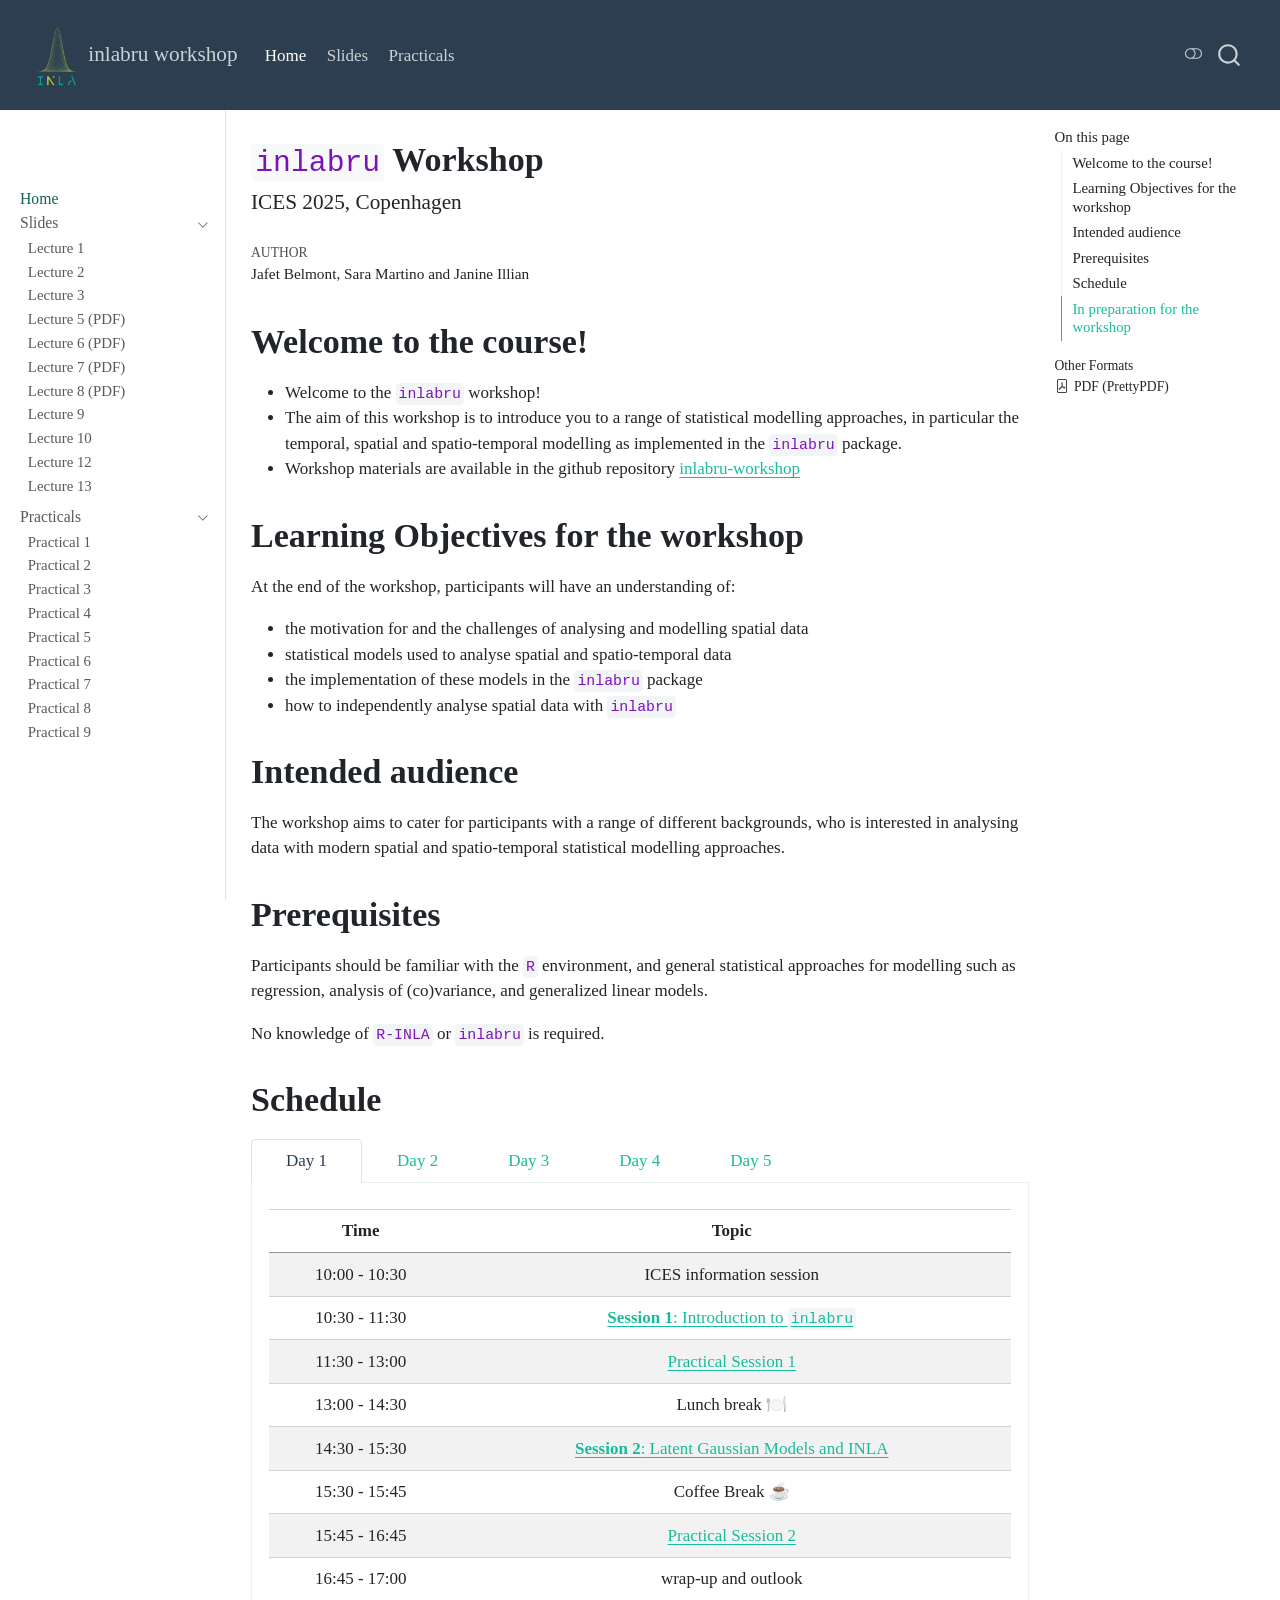
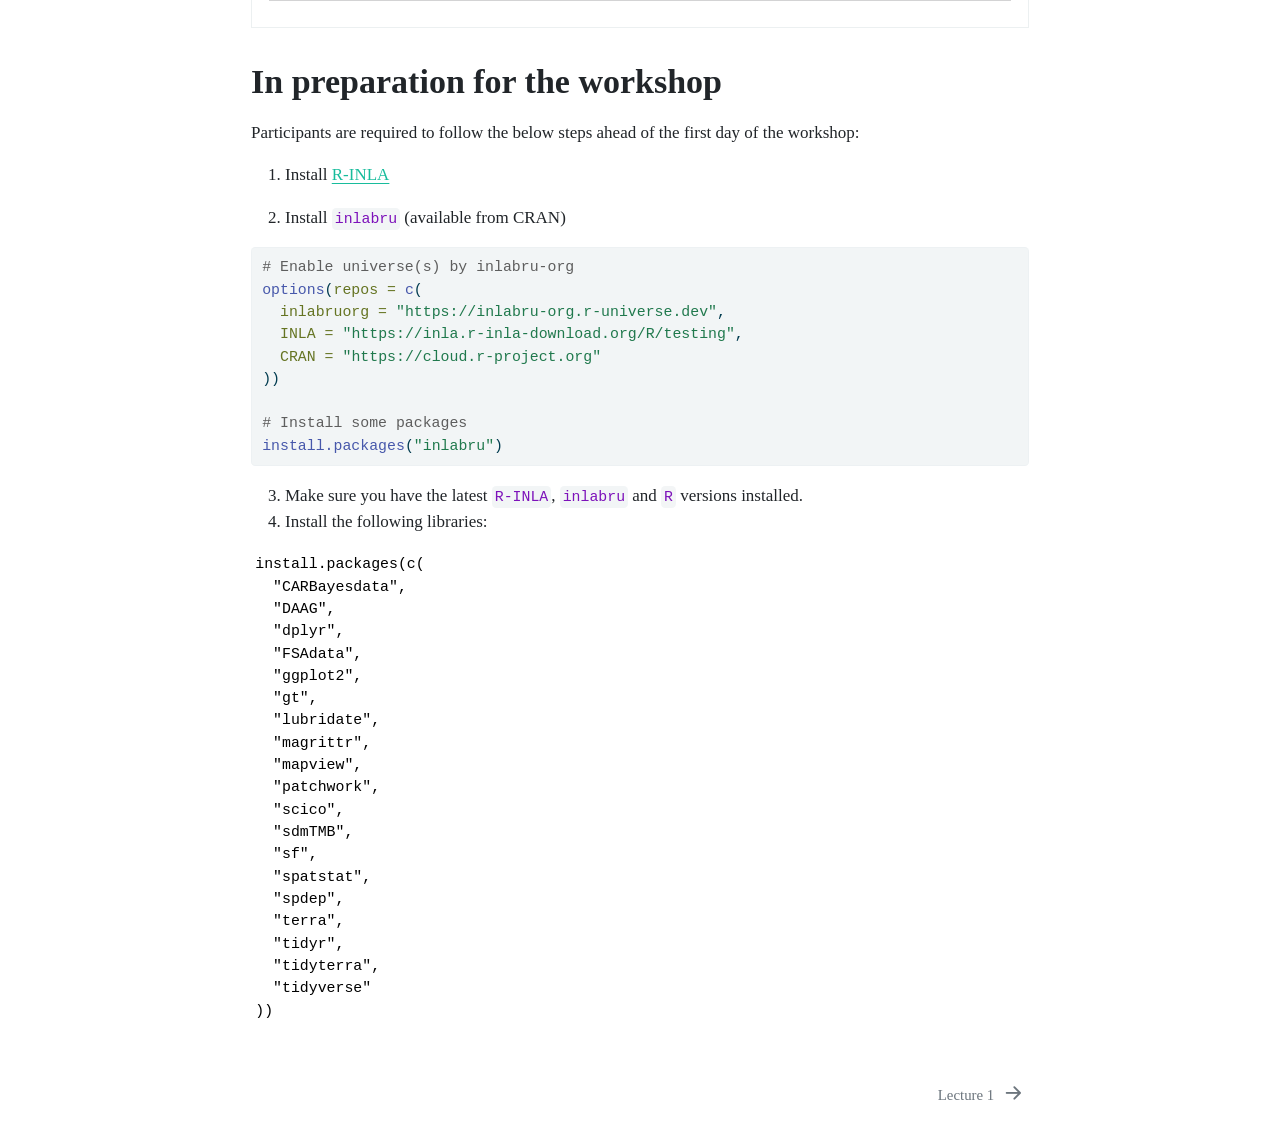
==== workshop_materials/copenhagen_ices/docs/index.html @ fbf3d860 "changed root name" ====
<!DOCTYPE html>
<html xmlns="http://www.w3.org/1999/xhtml" lang="en" xml:lang="en"><head>

<meta charset="utf-8">
<meta name="generator" content="quarto-1.8.24">

<meta name="viewport" content="width=device-width, initial-scale=1.0, user-scalable=yes">

<meta name="author" content="Jafet Belmont, Sara Martino and Janine Illian">

<title>inlabru Workshop – inlabru workshop</title>
<style>
code{white-space: pre-wrap;}
span.smallcaps{font-variant: small-caps;}
div.columns{display: flex; gap: min(4vw, 1.5em);}
div.column{flex: auto; overflow-x: auto;}
div.hanging-indent{margin-left: 1.5em; text-indent: -1.5em;}
ul.task-list{list-style: none;}
ul.task-list li input[type="checkbox"] {
  width: 0.8em;
  margin: 0 0.8em 0.2em -1em; /* quarto-specific, see https://github.com/quarto-dev/quarto-cli/issues/4556 */ 
  vertical-align: middle;
}
/* CSS for syntax highlighting */
html { -webkit-text-size-adjust: 100%; }
pre > code.sourceCode { white-space: pre; position: relative; }
pre > code.sourceCode > span { display: inline-block; line-height: 1.25; }
pre > code.sourceCode > span:empty { height: 1.2em; }
.sourceCode { overflow: visible; }
code.sourceCode > span { color: inherit; text-decoration: inherit; }
div.sourceCode { margin: 1em 0; }
pre.sourceCode { margin: 0; }
@media screen {
div.sourceCode { overflow: auto; }
}
@media print {
pre > code.sourceCode { white-space: pre-wrap; }
pre > code.sourceCode > span { text-indent: -5em; padding-left: 5em; }
}
pre.numberSource code
  { counter-reset: source-line 0; }
pre.numberSource code > span
  { position: relative; left: -4em; counter-increment: source-line; }
pre.numberSource code > span > a:first-child::before
  { content: counter(source-line);
    position: relative; left: -1em; text-align: right; vertical-align: baseline;
    border: none; display: inline-block;
    -webkit-touch-callout: none; -webkit-user-select: none;
    -khtml-user-select: none; -moz-user-select: none;
    -ms-user-select: none; user-select: none;
    padding: 0 4px; width: 4em;
  }
pre.numberSource { margin-left: 3em;  padding-left: 4px; }
div.sourceCode
  {   }
@media screen {
pre > code.sourceCode > span > a:first-child::before { text-decoration: underline; }
}
</style>


<script src="site_libs/quarto-nav/quarto-nav.js"></script>
<script src="site_libs/quarto-nav/headroom.min.js"></script>
<script src="site_libs/clipboard/clipboard.min.js"></script>
<script src="site_libs/quarto-search/autocomplete.umd.js"></script>
<script src="site_libs/quarto-search/fuse.min.js"></script>
<script src="site_libs/quarto-search/quarto-search.js"></script>
<meta name="quarto:offset" content="./">
<link href="./slides/slides_2.html" rel="next">
<script src="site_libs/quarto-html/quarto.js" type="module"></script>
<script src="site_libs/quarto-html/tabsets/tabsets.js" type="module"></script>
<script src="site_libs/quarto-html/axe/axe-check.js" type="module"></script>
<script src="site_libs/quarto-html/popper.min.js"></script>
<script src="site_libs/quarto-html/tippy.umd.min.js"></script>
<script src="site_libs/quarto-html/anchor.min.js"></script>
<link href="site_libs/quarto-html/tippy.css" rel="stylesheet">
<link href="site_libs/quarto-html/quarto-syntax-highlighting-dc55a5b9e770e841cd82e46aadbfb9b0.css" rel="stylesheet" class="quarto-color-scheme" id="quarto-text-highlighting-styles">
<link href="site_libs/quarto-html/quarto-syntax-highlighting-dark-b651517ce65839d647a86e2780455cfb.css" rel="stylesheet" class="quarto-color-scheme quarto-color-alternate" id="quarto-text-highlighting-styles">
<link href="site_libs/quarto-html/quarto-syntax-highlighting-dc55a5b9e770e841cd82e46aadbfb9b0.css" rel="stylesheet" class="quarto-color-scheme-extra" id="quarto-text-highlighting-styles">
<script src="site_libs/bootstrap/bootstrap.min.js"></script>
<link href="site_libs/bootstrap/bootstrap-icons.css" rel="stylesheet">
<link href="site_libs/bootstrap/bootstrap-02bc17c6550519fb281f2cc46da73859.min.css" rel="stylesheet" append-hash="true" class="quarto-color-scheme" id="quarto-bootstrap" data-mode="light">
<link href="site_libs/bootstrap/bootstrap-dark-e687ad03c4740c0784da0e53b5ccae62.min.css" rel="stylesheet" append-hash="true" class="quarto-color-scheme quarto-color-alternate" id="quarto-bootstrap" data-mode="dark">
<link href="site_libs/bootstrap/bootstrap-02bc17c6550519fb281f2cc46da73859.min.css" rel="stylesheet" append-hash="true" class="quarto-color-scheme-extra" id="quarto-bootstrap" data-mode="light">
<script id="quarto-search-options" type="application/json">{
  "location": "navbar",
  "copy-button": false,
  "collapse-after": 3,
  "panel-placement": "end",
  "type": "overlay",
  "limit": 50,
  "keyboard-shortcut": [
    "f",
    "/",
    "s"
  ],
  "show-item-context": false,
  "language": {
    "search-no-results-text": "No results",
    "search-matching-documents-text": "matching documents",
    "search-copy-link-title": "Copy link to search",
    "search-hide-matches-text": "Hide additional matches",
    "search-more-match-text": "more match in this document",
    "search-more-matches-text": "more matches in this document",
    "search-clear-button-title": "Clear",
    "search-text-placeholder": "",
    "search-detached-cancel-button-title": "Cancel",
    "search-submit-button-title": "Submit",
    "search-label": "Search"
  }
}</script>


<link rel="stylesheet" href="styles.css">
<link rel="stylesheet" href="include/webex.css">
</head>

<body class="nav-sidebar docked nav-fixed quarto-light"><script id="quarto-html-before-body" type="application/javascript">
    const toggleBodyColorMode = (bsSheetEl) => {
      const mode = bsSheetEl.getAttribute("data-mode");
      const bodyEl = window.document.querySelector("body");
      if (mode === "dark") {
        bodyEl.classList.add("quarto-dark");
        bodyEl.classList.remove("quarto-light");
      } else {
        bodyEl.classList.add("quarto-light");
        bodyEl.classList.remove("quarto-dark");
      }
    }
    const toggleBodyColorPrimary = () => {
      const bsSheetEl = window.document.querySelector("link#quarto-bootstrap:not([rel=disabled-stylesheet])");
      if (bsSheetEl) {
        toggleBodyColorMode(bsSheetEl);
      }
    }
    const setColorSchemeToggle = (alternate) => {
      const toggles = window.document.querySelectorAll('.quarto-color-scheme-toggle');
      for (let i=0; i < toggles.length; i++) {
        const toggle = toggles[i];
        if (toggle) {
          if (alternate) {
            toggle.classList.add("alternate");
          } else {
            toggle.classList.remove("alternate");
          }
        }
      }
    };
    const toggleColorMode = (alternate) => {
      // Switch the stylesheets
      const primaryStylesheets = window.document.querySelectorAll('link.quarto-color-scheme:not(.quarto-color-alternate)');
      const alternateStylesheets = window.document.querySelectorAll('link.quarto-color-scheme.quarto-color-alternate');
      manageTransitions('#quarto-margin-sidebar .nav-link', false);
      if (alternate) {
        // note: dark is layered on light, we don't disable primary!
        enableStylesheet(alternateStylesheets);
        for (const sheetNode of alternateStylesheets) {
          if (sheetNode.id === "quarto-bootstrap") {
            toggleBodyColorMode(sheetNode);
          }
        }
      } else {
        disableStylesheet(alternateStylesheets);
        enableStylesheet(primaryStylesheets)
        toggleBodyColorPrimary();
      }
      manageTransitions('#quarto-margin-sidebar .nav-link', true);
      // Switch the toggles
      setColorSchemeToggle(alternate)
      // Hack to workaround the fact that safari doesn't
      // properly recolor the scrollbar when toggling (#1455)
      if (navigator.userAgent.indexOf('Safari') > 0 && navigator.userAgent.indexOf('Chrome') == -1) {
        manageTransitions("body", false);
        window.scrollTo(0, 1);
        setTimeout(() => {
          window.scrollTo(0, 0);
          manageTransitions("body", true);
        }, 40);
      }
    }
    const disableStylesheet = (stylesheets) => {
      for (let i=0; i < stylesheets.length; i++) {
        const stylesheet = stylesheets[i];
        stylesheet.rel = 'disabled-stylesheet';
      }
    }
    const enableStylesheet = (stylesheets) => {
      for (let i=0; i < stylesheets.length; i++) {
        const stylesheet = stylesheets[i];
        if(stylesheet.rel !== 'stylesheet') { // for Chrome, which will still FOUC without this check
          stylesheet.rel = 'stylesheet';
        }
      }
    }
    const manageTransitions = (selector, allowTransitions) => {
      const els = window.document.querySelectorAll(selector);
      for (let i=0; i < els.length; i++) {
        const el = els[i];
        if (allowTransitions) {
          el.classList.remove('notransition');
        } else {
          el.classList.add('notransition');
        }
      }
    }
    const isFileUrl = () => {
      return window.location.protocol === 'file:';
    }
    const hasAlternateSentinel = () => {
      let styleSentinel = getColorSchemeSentinel();
      if (styleSentinel !== null) {
        return styleSentinel === "alternate";
      } else {
        return false;
      }
    }
    const setStyleSentinel = (alternate) => {
      const value = alternate ? "alternate" : "default";
      if (!isFileUrl()) {
        window.localStorage.setItem("quarto-color-scheme", value);
      } else {
        localAlternateSentinel = value;
      }
    }
    const getColorSchemeSentinel = () => {
      if (!isFileUrl()) {
        const storageValue = window.localStorage.getItem("quarto-color-scheme");
        return storageValue != null ? storageValue : localAlternateSentinel;
      } else {
        return localAlternateSentinel;
      }
    }
    const toggleGiscusIfUsed = (isAlternate, darkModeDefault) => {
      const baseTheme = document.querySelector('#giscus-base-theme')?.value ?? 'light';
      const alternateTheme = document.querySelector('#giscus-alt-theme')?.value ?? 'dark';
      let newTheme = '';
      if(authorPrefersDark) {
        newTheme = isAlternate ? baseTheme : alternateTheme;
      } else {
        newTheme = isAlternate ? alternateTheme : baseTheme;
      }
      const changeGiscusTheme = () => {
        // From: https://github.com/giscus/giscus/issues/336
        const sendMessage = (message) => {
          const iframe = document.querySelector('iframe.giscus-frame');
          if (!iframe) return;
          iframe.contentWindow.postMessage({ giscus: message }, 'https://giscus.app');
        }
        sendMessage({
          setConfig: {
            theme: newTheme
          }
        });
      }
      const isGiscussLoaded = window.document.querySelector('iframe.giscus-frame') !== null;
      if (isGiscussLoaded) {
        changeGiscusTheme();
      }
    };
    const authorPrefersDark = false;
    const darkModeDefault = authorPrefersDark;
      document.querySelector('link#quarto-text-highlighting-styles.quarto-color-scheme-extra').rel = 'disabled-stylesheet';
      document.querySelector('link#quarto-bootstrap.quarto-color-scheme-extra').rel = 'disabled-stylesheet';
    let localAlternateSentinel = darkModeDefault ? 'alternate' : 'default';
    // Dark / light mode switch
    window.quartoToggleColorScheme = () => {
      // Read the current dark / light value
      let toAlternate = !hasAlternateSentinel();
      toggleColorMode(toAlternate);
      setStyleSentinel(toAlternate);
      toggleGiscusIfUsed(toAlternate, darkModeDefault);
      window.dispatchEvent(new Event('resize'));
    };
    // Switch to dark mode if need be
    if (hasAlternateSentinel()) {
      toggleColorMode(true);
    } else {
      toggleColorMode(false);
    }
  </script>

<div id="quarto-search-results"></div>
  <header id="quarto-header" class="headroom fixed-top">
    <nav class="navbar navbar-expand-lg " data-bs-theme="dark">
      <div class="navbar-container container-fluid">
      <div class="navbar-brand-container mx-auto">
    <a href="./index.html" class="navbar-brand navbar-brand-logo">
    <img src="./INLA_logo.png" alt="" class="navbar-logo light-content">
    <img src="./INLA_logo.png" alt="" class="navbar-logo dark-content">
    </a>
    <a class="navbar-brand" href="./index.html">
    <span class="navbar-title">inlabru workshop</span>
    </a>
  </div>
            <div id="quarto-search" class="" title="Search"></div>
          <button class="navbar-toggler" type="button" data-bs-toggle="collapse" data-bs-target="#navbarCollapse" aria-controls="navbarCollapse" role="menu" aria-expanded="false" aria-label="Toggle navigation" onclick="if (window.quartoToggleHeadroom) { window.quartoToggleHeadroom(); }">
  <span class="navbar-toggler-icon"></span>
</button>
          <div class="collapse navbar-collapse" id="navbarCollapse">
            <ul class="navbar-nav navbar-nav-scroll me-auto">
  <li class="nav-item">
    <a class="nav-link active" href="./index.html" aria-current="page"> 
<span class="menu-text">Home</span></a>
  </li>  
  <li class="nav-item">
    <a class="nav-link" href="./about.qmd"> 
<span class="menu-text">Slides</span></a>
  </li>  
  <li class="nav-item">
    <a class="nav-link" href="./about_practical.qmd"> 
<span class="menu-text">Practicals</span></a>
  </li>  
</ul>
          </div> <!-- /navcollapse -->
            <div class="quarto-navbar-tools">
  <a href="" class="quarto-color-scheme-toggle quarto-navigation-tool  px-1" onclick="window.quartoToggleColorScheme(); return false;" title="Toggle dark mode"><i class="bi"></i></a>
</div>
      </div> <!-- /container-fluid -->
    </nav>
  <nav class="quarto-secondary-nav">
    <div class="container-fluid d-flex">
      <button type="button" class="quarto-btn-toggle btn" data-bs-toggle="collapse" role="button" data-bs-target=".quarto-sidebar-collapse-item" aria-controls="quarto-sidebar" aria-expanded="false" aria-label="Toggle sidebar navigation" onclick="if (window.quartoToggleHeadroom) { window.quartoToggleHeadroom(); }">
        <i class="bi bi-layout-text-sidebar-reverse"></i>
      </button>
        <nav class="quarto-page-breadcrumbs" aria-label="breadcrumb"><ol class="breadcrumb"><li class="breadcrumb-item"><a href="./index.html">Home</a></li></ol></nav>
        <a class="flex-grow-1" role="navigation" data-bs-toggle="collapse" data-bs-target=".quarto-sidebar-collapse-item" aria-controls="quarto-sidebar" aria-expanded="false" aria-label="Toggle sidebar navigation" onclick="if (window.quartoToggleHeadroom) { window.quartoToggleHeadroom(); }">      
        </a>
      <button type="button" class="btn quarto-search-button" aria-label="Search" onclick="window.quartoOpenSearch();">
        <i class="bi bi-search"></i>
      </button>
    </div>
  </nav>
</header>
<!-- content -->
<div id="quarto-content" class="quarto-container page-columns page-rows-contents page-layout-article page-navbar">
<!-- sidebar -->
  <nav id="quarto-sidebar" class="sidebar collapse collapse-horizontal quarto-sidebar-collapse-item sidebar-navigation docked overflow-auto">
    <div class="pt-lg-2 mt-2 text-left sidebar-header">
      <a href="./index.html" class="sidebar-logo-link">
      </a>
      </div>
        <div class="mt-2 flex-shrink-0 align-items-center">
        <div class="sidebar-search">
        <div id="quarto-search" class="" title="Search"></div>
        </div>
        </div>
    <div class="sidebar-menu-container"> 
    <ul class="list-unstyled mt-1">
        <li class="sidebar-item">
  <div class="sidebar-item-container"> 
  <a href="./index.html" class="sidebar-item-text sidebar-link active">
 <span class="menu-text">Home</span></a>
  </div>
</li>
        <li class="sidebar-item sidebar-item-section">
      <div class="sidebar-item-container"> 
            <a class="sidebar-item-text sidebar-link text-start" data-bs-toggle="collapse" data-bs-target="#quarto-sidebar-section-1" role="navigation" aria-expanded="true">
 <span class="menu-text">Slides</span></a>
          <a class="sidebar-item-toggle text-start" data-bs-toggle="collapse" data-bs-target="#quarto-sidebar-section-1" role="navigation" aria-expanded="true" aria-label="Toggle section">
            <i class="bi bi-chevron-right ms-2"></i>
          </a> 
      </div>
      <ul id="quarto-sidebar-section-1" class="collapse list-unstyled sidebar-section depth1 show">  
          <li class="sidebar-item">
  <div class="sidebar-item-container"> 
  <a href="./slides/slides_2.html" class="sidebar-item-text sidebar-link">
 <span class="menu-text">Lecture 1</span></a>
  </div>
</li>
          <li class="sidebar-item">
  <div class="sidebar-item-container"> 
  <a href="./slides/slides_3.html" class="sidebar-item-text sidebar-link">
 <span class="menu-text">Lecture 2</span></a>
  </div>
</li>
          <li class="sidebar-item">
  <div class="sidebar-item-container"> 
  <a href="./slides/slides_4.html" class="sidebar-item-text sidebar-link">
 <span class="menu-text">Lecture 3</span></a>
  </div>
</li>
          <li class="sidebar-item">
  <div class="sidebar-item-container"> 
  <a href="./Slides_Janine_pdf/slides_5_inlabru.pdf" class="sidebar-item-text sidebar-link" target="_blank">
 <span class="menu-text">Lecture 5 (PDF)</span></a>
  </div>
</li>
          <li class="sidebar-item">
  <div class="sidebar-item-container"> 
  <a href="./Slides_Janine_pdf/slides_6_inlabru.pdf" class="sidebar-item-text sidebar-link" target="_blank">
 <span class="menu-text">Lecture 6 (PDF)</span></a>
  </div>
</li>
          <li class="sidebar-item">
  <div class="sidebar-item-container"> 
  <a href="./Slides_Janine_pdf/slides_7_inlabru.pdf" class="sidebar-item-text sidebar-link" target="_blank">
 <span class="menu-text">Lecture 7 (PDF)</span></a>
  </div>
</li>
          <li class="sidebar-item">
  <div class="sidebar-item-container"> 
  <a href="./Slides_Janine_pdf/slides_8_inlabru.pdf" class="sidebar-item-text sidebar-link" target="_blank">
 <span class="menu-text">Lecture 8 (PDF)</span></a>
  </div>
</li>
          <li class="sidebar-item">
  <div class="sidebar-item-container"> 
  <a href="./slides/slides_9.html" class="sidebar-item-text sidebar-link">
 <span class="menu-text">Lecture 9</span></a>
  </div>
</li>
          <li class="sidebar-item">
  <div class="sidebar-item-container"> 
  <a href="./slides/slides_10.html" class="sidebar-item-text sidebar-link">
 <span class="menu-text">Lecture 10</span></a>
  </div>
</li>
          <li class="sidebar-item">
  <div class="sidebar-item-container"> 
  <a href="./slides/slides_12.html" class="sidebar-item-text sidebar-link">
 <span class="menu-text">Lecture 12</span></a>
  </div>
</li>
          <li class="sidebar-item">
  <div class="sidebar-item-container"> 
  <a href="./slides/slides_13.html" class="sidebar-item-text sidebar-link">
 <span class="menu-text">Lecture 13</span></a>
  </div>
</li>
      </ul>
  </li>
        <li class="sidebar-item sidebar-item-section">
      <div class="sidebar-item-container"> 
            <a class="sidebar-item-text sidebar-link text-start" data-bs-toggle="collapse" data-bs-target="#quarto-sidebar-section-2" role="navigation" aria-expanded="true">
 <span class="menu-text">Practicals</span></a>
          <a class="sidebar-item-toggle text-start" data-bs-toggle="collapse" data-bs-target="#quarto-sidebar-section-2" role="navigation" aria-expanded="true" aria-label="Toggle section">
            <i class="bi bi-chevron-right ms-2"></i>
          </a> 
      </div>
      <ul id="quarto-sidebar-section-2" class="collapse list-unstyled sidebar-section depth1 show">  
          <li class="sidebar-item">
  <div class="sidebar-item-container"> 
  <a href="https://ecol-stats.github.io/inlabru_workshop/copenhagen_ices/docs/day1_practical.html" class="sidebar-item-text sidebar-link">
 <span class="menu-text">Practical 1</span></a>
  </div>
</li>
          <li class="sidebar-item">
  <div class="sidebar-item-container"> 
  <a href="https://ecol-stats.github.io/inlabru_workshop/copenhagen_ices/docs/day1_practical_2.html" class="sidebar-item-text sidebar-link">
 <span class="menu-text">Practical 2</span></a>
  </div>
</li>
          <li class="sidebar-item">
  <div class="sidebar-item-container"> 
  <a href="https://ecol-stats.github.io/inlabru_workshop/copenhagen_ices/docs/day2_practical_3.html" class="sidebar-item-text sidebar-link">
 <span class="menu-text">Practical 3</span></a>
  </div>
</li>
          <li class="sidebar-item">
  <div class="sidebar-item-container"> 
  <a href="https://ecol-stats.github.io/inlabru_workshop/copenhagen_ices/docs/day2_practical_4.html" class="sidebar-item-text sidebar-link">
 <span class="menu-text">Practical 4</span></a>
  </div>
</li>
          <li class="sidebar-item">
  <div class="sidebar-item-container"> 
  <a href="https://ecol-stats.github.io/inlabru_workshop/copenhagen_ices/docs/day3_practical_5.html" class="sidebar-item-text sidebar-link">
 <span class="menu-text">Practical 5</span></a>
  </div>
</li>
          <li class="sidebar-item">
  <div class="sidebar-item-container"> 
  <a href="https://ecol-stats.github.io/inlabru_workshop/copenhagen_ices/docs/day4_practical_6.html" class="sidebar-item-text sidebar-link">
 <span class="menu-text">Practical 6</span></a>
  </div>
</li>
          <li class="sidebar-item">
  <div class="sidebar-item-container"> 
  <a href="https://ecol-stats.github.io/inlabru_workshop/copenhagen_ices/docs/day4_practical_7.html" class="sidebar-item-text sidebar-link">
 <span class="menu-text">Practical 7</span></a>
  </div>
</li>
          <li class="sidebar-item">
  <div class="sidebar-item-container"> 
  <a href="https://ecol-stats.github.io/inlabru_workshop/copenhagen_ices/docs/day5_practical_8.html" class="sidebar-item-text sidebar-link">
 <span class="menu-text">Practical 8</span></a>
  </div>
</li>
          <li class="sidebar-item">
  <div class="sidebar-item-container"> 
  <a href="https://ecol-stats.github.io/inlabru_workshop/copenhagen_ices/docs/day5_practical_9.html" class="sidebar-item-text sidebar-link">
 <span class="menu-text">Practical 9</span></a>
  </div>
</li>
      </ul>
  </li>
    </ul>
    </div>
</nav>
<div id="quarto-sidebar-glass" class="quarto-sidebar-collapse-item" data-bs-toggle="collapse" data-bs-target=".quarto-sidebar-collapse-item"></div>
<!-- margin-sidebar -->
    <div id="quarto-margin-sidebar" class="sidebar margin-sidebar">
        <nav id="TOC" role="doc-toc" class="toc-active">
    <h2 id="toc-title">On this page</h2>
   
  <ul>
  <li><a href="#welcome-to-the-course" id="toc-welcome-to-the-course" class="nav-link active" data-scroll-target="#welcome-to-the-course">Welcome to the course!</a></li>
  <li><a href="#learning-objectives-for-the-workshop" id="toc-learning-objectives-for-the-workshop" class="nav-link" data-scroll-target="#learning-objectives-for-the-workshop">Learning Objectives for the workshop</a></li>
  <li><a href="#intended-audience" id="toc-intended-audience" class="nav-link" data-scroll-target="#intended-audience">Intended audience</a></li>
  <li><a href="#prerequisites" id="toc-prerequisites" class="nav-link" data-scroll-target="#prerequisites">Prerequisites</a></li>
  <li><a href="#schedule-tabs" id="toc-schedule-tabs" class="nav-link" data-scroll-target="#schedule-tabs">Schedule</a></li>
  <li><a href="#in-preparation-for-the-workshop" id="toc-in-preparation-for-the-workshop" class="nav-link" data-scroll-target="#in-preparation-for-the-workshop">In preparation for the workshop</a></li>
  </ul>
<div class="quarto-alternate-formats"><h2>Other Formats</h2><ul><li><a href="index.pdf"><i class="bi bi-file-pdf"></i>PDF (PrettyPDF)</a></li></ul></div></nav>
    </div>
<!-- main -->
<main class="content" id="quarto-document-content">


<header id="title-block-header" class="quarto-title-block default">
<div class="quarto-title">
<h1 class="title"><code>inlabru</code> Workshop</h1>
<p class="subtitle lead">ICES 2025, Copenhagen</p>
</div>



<div class="quarto-title-meta">

    <div>
    <div class="quarto-title-meta-heading">Author</div>
    <div class="quarto-title-meta-contents">
             <p>Jafet Belmont, Sara Martino and Janine Illian </p>
          </div>
  </div>
    
  
    
  </div>
  


</header>


<section id="welcome-to-the-course" class="level1">
<h1>Welcome to the course!</h1>
<ul>
<li>Welcome to the <code>inlabru</code> workshop!</li>
<li>The aim of this workshop is to introduce you to a range of statistical modelling approaches, in particular the temporal, spatial and spatio-temporal modelling as implemented in the <code>inlabru</code> package.</li>
<li>Workshop materials are available in the github repository <a href="https://github.com/Ecol-Stats/inlabru_workshop/tree/main/docs/copenague">inlabru-workshop</a></li>
</ul>
</section>
<section id="learning-objectives-for-the-workshop" class="level1">
<h1>Learning Objectives for the workshop</h1>
<p>At the end of the workshop, participants will have an understanding of:</p>
<ul>
<li>the motivation for and the challenges of analysing and modelling spatial data</li>
<li>statistical models used to analyse spatial and spatio-temporal data</li>
<li>the implementation of these models in the <code>inlabru</code> package</li>
<li>how to independently analyse spatial data with <code>inlabru</code></li>
</ul>
</section>
<section id="intended-audience" class="level1">
<h1>Intended audience</h1>
<p>The workshop aims to cater for participants with a range of different backgrounds, who is interested in analysing data with modern spatial and spatio-temporal statistical modelling approaches.</p>
</section>
<section id="prerequisites" class="level1">
<h1>Prerequisites</h1>
<p>Participants should be familiar with the <code>R</code> environment, and general statistical approaches for modelling such as regression, analysis of (co)variance, and generalized linear models.​</p>
<p>No knowledge of <code>R-INLA</code> or <code>inlabru</code> is required.</p>
</section>
<section id="schedule-tabs" class="level1">
<h1>Schedule</h1>
<div class="tabset-margin-container"></div><div class="panel-tabset">
<ul class="nav nav-tabs" role="tablist"><li class="nav-item" role="presentation"><a class="nav-link active" id="tabset-1-1-tab" data-bs-toggle="tab" data-bs-target="#tabset-1-1" role="tab" aria-controls="tabset-1-1" aria-selected="true" href="">Day 1</a></li><li class="nav-item" role="presentation"><a class="nav-link" id="tabset-1-2-tab" data-bs-toggle="tab" data-bs-target="#tabset-1-2" role="tab" aria-controls="tabset-1-2" aria-selected="false" href="">Day 2</a></li><li class="nav-item" role="presentation"><a class="nav-link" id="tabset-1-3-tab" data-bs-toggle="tab" data-bs-target="#tabset-1-3" role="tab" aria-controls="tabset-1-3" aria-selected="false" href="">Day 3</a></li><li class="nav-item" role="presentation"><a class="nav-link" id="tabset-1-4-tab" data-bs-toggle="tab" data-bs-target="#tabset-1-4" role="tab" aria-controls="tabset-1-4" aria-selected="false" href="">Day 4</a></li><li class="nav-item" role="presentation"><a class="nav-link" id="tabset-1-5-tab" data-bs-toggle="tab" data-bs-target="#tabset-1-5" role="tab" aria-controls="tabset-1-5" aria-selected="false" href="">Day 5</a></li></ul>
<div class="tab-content">
<div id="tabset-1-1" class="tab-pane active" role="tabpanel" aria-labelledby="tabset-1-1-tab">
<table class="table-striped table-hover caption-top table">
<thead>
<tr class="header">
<th style="text-align: center;">Time</th>
<th style="text-align: center;">Topic</th>
</tr>
</thead>
<tbody>
<tr class="odd">
<td style="text-align: center;">10:00 - 10:30</td>
<td style="text-align: center;">ICES information session</td>
</tr>
<tr class="even">
<td style="text-align: center;">10:30 - 11:30</td>
<td style="text-align: center;"><a href="https://ecol-stats.github.io/inlabru_workshop/copenhagen_ices/docs/slides/slides_2.html"><strong>Session 1</strong>: Introduction to <code>inlabru</code></a></td>
</tr>
<tr class="odd">
<td style="text-align: center;">11:30 - 13:00</td>
<td style="text-align: center;"><a href="./day1_practical.html">Practical Session 1</a></td>
</tr>
<tr class="even">
<td style="text-align: center;">13:00 - 14:30</td>
<td style="text-align: center;">Lunch break 🍽️</td>
</tr>
<tr class="odd">
<td style="text-align: center;">14:30 - 15:30</td>
<td style="text-align: center;"><a href="https://ecol-stats.github.io/inlabru_workshop/copenhagen_ices/docs/slides/slides_3.html"><strong>Session 2</strong>: Latent Gaussian Models and INLA</a></td>
</tr>
<tr class="even">
<td style="text-align: center;">15:30 - 15:45</td>
<td style="text-align: center;">Coffee Break ☕</td>
</tr>
<tr class="odd">
<td style="text-align: center;">15:45 - 16:45</td>
<td style="text-align: center;"><a href="./day1_practical_2.html">Practical Session 2</a></td>
</tr>
<tr class="even">
<td style="text-align: center;">16:45 - 17:00</td>
<td style="text-align: center;">wrap-up and outlook</td>
</tr>
</tbody>
</table>
</div>
<div id="tabset-1-2" class="tab-pane" role="tabpanel" aria-labelledby="tabset-1-2-tab">
<table class="table-striped table-hover caption-top table">
<thead>
<tr class="header">
<th style="text-align: center;">Time</th>
<th style="text-align: center;">Topic</th>
</tr>
</thead>
<tbody>
<tr class="odd">
<td style="text-align: center;">9:00 - 10:00</td>
<td style="text-align: center;"><a href="https://ecol-stats.github.io/inlabru_workshop/copenhagen_ices/docs/slides/slides_4.html"><strong>Session 3</strong>: Temporal modelling and smoothing part 1</a></td>
</tr>
<tr class="even">
<td style="text-align: center;">10:00 - 10:30</td>
<td style="text-align: center;">Snack 🥙</td>
</tr>
<tr class="odd">
<td style="text-align: center;">10:30 - 11:30</td>
<td style="text-align: center;">Temporal modelling and smoothing part 2</td>
</tr>
<tr class="even">
<td style="text-align: center;">11:30 - 13:00</td>
<td style="text-align: center;"><a href="./day2_practical_3.html">Practical Session 3</a></td>
</tr>
<tr class="odd">
<td style="text-align: center;">13:00 - 14:30</td>
<td style="text-align: center;">Lunch break 🍽️</td>
</tr>
<tr class="even">
<td style="text-align: center;">14:30 - 15:30</td>
<td style="text-align: center;"><a href="Slides_Janine_pdf/slides_5_inlabru.pdf"><strong>Session 5</strong>: Introduction to Spatial Statistics</a></td>
</tr>
<tr class="odd">
<td style="text-align: center;">15:35 - 15:45</td>
<td style="text-align: center;">Coffee Break ☕</td>
</tr>
<tr class="even">
<td style="text-align: center;">15:45 - 16:45</td>
<td style="text-align: center;"><a href="./day2_practical_4.html">Practical Session 4</a></td>
</tr>
<tr class="odd">
<td style="text-align: center;">16:45 - 17:00</td>
<td style="text-align: center;">wrap-up and outlook</td>
</tr>
</tbody>
</table>
</div>
<div id="tabset-1-3" class="tab-pane" role="tabpanel" aria-labelledby="tabset-1-3-tab">
<table class="table-striped table-hover caption-top table">
<thead>
<tr class="header">
<th style="text-align: center;">Time</th>
<th style="text-align: center;">Topic</th>
</tr>
</thead>
<tbody>
<tr class="odd">
<td style="text-align: center;">9:00 - 10:00</td>
<td style="text-align: center;"><a href="Slides_Janine_pdf/slides_6_inlabru.pdf"><strong>Session 6</strong>: Areal Processes</a></td>
</tr>
<tr class="even">
<td style="text-align: center;">10:00 - 10:30</td>
<td style="text-align: center;">Snack 🥙</td>
</tr>
<tr class="odd">
<td style="text-align: center;">10:30 - 11:30</td>
<td style="text-align: center;"><a href="Slides_Janine_pdf/slides_7_inlabru.pdf"><strong>Session 7</strong>: Geostatistics</a></td>
</tr>
<tr class="even">
<td style="text-align: center;">11:30 - 13:00</td>
<td style="text-align: center;"><a href="./day3_practical_5.html">Practical Session 5</a></td>
</tr>
<tr class="odd">
<td style="text-align: center;">13:00 - 14:30</td>
<td style="text-align: center;">Lunch break 🍽️</td>
</tr>
<tr class="even">
<td style="text-align: center;">14:30 - 15:30</td>
<td style="text-align: center;"><a href="Slides_Janine_pdf/slides_8_inlabru.pdf"><strong>Session 8</strong>: Spatial Point processes</a></td>
</tr>
<tr class="odd">
<td style="text-align: center;">15:35 - 15:45</td>
<td style="text-align: center;">Coffee Break ☕</td>
</tr>
<tr class="even">
<td style="text-align: center;">15:45 - 16:45</td>
<td style="text-align: center;"><a href="./day3_practical_5.html">Practical Session 5 continued</a></td>
</tr>
<tr class="odd">
<td style="text-align: center;">16:45 - 17:00</td>
<td style="text-align: center;">wrap-up and outlook</td>
</tr>
</tbody>
</table>
</div>
<div id="tabset-1-4" class="tab-pane" role="tabpanel" aria-labelledby="tabset-1-4-tab">
<table class="table-striped table-hover caption-top table">
<thead>
<tr class="header">
<th style="text-align: center;">Time</th>
<th style="text-align: center;">Topic</th>
</tr>
</thead>
<tbody>
<tr class="odd">
<td style="text-align: center;">9:00 - 10:00</td>
<td style="text-align: center;"><a href="https://ecol-stats.github.io/inlabru_workshop/copenhagen_ices/docs/slides/slides_9.html"><strong>Session 9</strong>: Spatiotemporal models</a></td>
</tr>
<tr class="even">
<td style="text-align: center;">10:00 - 10:30</td>
<td style="text-align: center;">Snack 🥙</td>
</tr>
<tr class="odd">
<td style="text-align: center;">10:30 - 11:30</td>
<td style="text-align: center;"><a href="https://ecol-stats.github.io/inlabru_workshop/copenhagen_ices/docs/slides/slides_10.html"><strong>Session 10</strong>: Model comparison and evaluation</a></td>
</tr>
<tr class="even">
<td style="text-align: center;">11:30 - 13:00</td>
<td style="text-align: center;"><a href="./day4_practical_6.html">Practical Session 6</a></td>
</tr>
<tr class="odd">
<td style="text-align: center;">13:00 - 14:30</td>
<td style="text-align: center;">Lunch break 🍽️</td>
</tr>
<tr class="even">
<td style="text-align: center;">14:30 - 15:30</td>
<td style="text-align: center;"><strong>Session 11</strong>: Multi-likelihood/joint likelihood models</td>
</tr>
<tr class="odd">
<td style="text-align: center;">15:35 - 15:45</td>
<td style="text-align: center;">Coffee Break ☕</td>
</tr>
<tr class="even">
<td style="text-align: center;">15:45 - 16:45</td>
<td style="text-align: center;"><a href="./day4_practical_7.html">Practical Session 7</a></td>
</tr>
<tr class="odd">
<td style="text-align: center;">16:45 - 17:00</td>
<td style="text-align: center;">wrap-up and outlook</td>
</tr>
</tbody>
</table>
</div>
<div id="tabset-1-5" class="tab-pane" role="tabpanel" aria-labelledby="tabset-1-5-tab">
<table class="table-striped table-hover caption-top table">
<thead>
<tr class="header">
<th style="text-align: center;">Time</th>
<th style="text-align: center;">Topic</th>
</tr>
</thead>
<tbody>
<tr class="odd">
<td style="text-align: center;">9:00 - 10:00</td>
<td style="text-align: center;"><a href="https://ecol-stats.github.io/inlabru_workshop/copenhagen_ices/docs/slides/slides_12.html"><strong>Session 12</strong>: Zero inflated models</a></td>
</tr>
<tr class="even">
<td style="text-align: center;">10:00 - 10:30</td>
<td style="text-align: center;">Snack 🥙</td>
</tr>
<tr class="odd">
<td style="text-align: center;">10:30 - 11:30</td>
<td style="text-align: center;"><a href="https://ecol-stats.github.io/inlabru_workshop/copenhagen_ices/docs/slides/slides_13.html"><strong>Session 13</strong>: Complex observational processes: Distance Sampling</a></td>
</tr>
<tr class="even">
<td style="text-align: center;">11:30 - 13:00</td>
<td style="text-align: center;">Practical Session 8: <a href="./day5_practical_9.html">Zero Inflated models</a> - <a href="./day5_practical_8.html">Distance sampling</a></td>
</tr>
<tr class="odd">
<td style="text-align: center;">13:00 - 13:15</td>
<td style="text-align: center;">Coffee Break ☕</td>
</tr>
<tr class="even">
<td style="text-align: center;">13:15 - 14:00</td>
<td style="text-align: center;">Closing session</td>
</tr>
</tbody>
</table>
</div>
</div>
</div>
</section>
<section id="in-preparation-for-the-workshop" class="level1">
<h1>In preparation for the workshop</h1>
<p>Participants are required to follow the below steps ahead of the first day of the workshop:</p>
<ol type="1">
<li><p>Install <a href="https://www.r-inla.org/download-install">R-INLA</a></p></li>
<li><p>Install <code>inlabru</code> (available from CRAN)</p></li>
</ol>
<div class="cell">
<div class="code-copy-outer-scaffold"><div class="sourceCode cell-code" id="cb1"><pre class="sourceCode r code-with-copy"><code class="sourceCode r"><span id="cb1-1"><a href="#cb1-1" aria-hidden="true" tabindex="-1"></a><span class="co"># Enable universe(s) by inlabru-org</span></span>
<span id="cb1-2"><a href="#cb1-2" aria-hidden="true" tabindex="-1"></a><span class="fu">options</span>(<span class="at">repos =</span> <span class="fu">c</span>(</span>
<span id="cb1-3"><a href="#cb1-3" aria-hidden="true" tabindex="-1"></a>  <span class="at">inlabruorg =</span> <span class="st">"https://inlabru-org.r-universe.dev"</span>,</span>
<span id="cb1-4"><a href="#cb1-4" aria-hidden="true" tabindex="-1"></a>  <span class="at">INLA =</span> <span class="st">"https://inla.r-inla-download.org/R/testing"</span>,</span>
<span id="cb1-5"><a href="#cb1-5" aria-hidden="true" tabindex="-1"></a>  <span class="at">CRAN =</span> <span class="st">"https://cloud.r-project.org"</span></span>
<span id="cb1-6"><a href="#cb1-6" aria-hidden="true" tabindex="-1"></a>))</span>
<span id="cb1-7"><a href="#cb1-7" aria-hidden="true" tabindex="-1"></a></span>
<span id="cb1-8"><a href="#cb1-8" aria-hidden="true" tabindex="-1"></a><span class="co"># Install some packages</span></span>
<span id="cb1-9"><a href="#cb1-9" aria-hidden="true" tabindex="-1"></a><span class="fu">install.packages</span>(<span class="st">"inlabru"</span>)</span></code></pre></div><button title="Copy to Clipboard" class="code-copy-button"><i class="bi"></i></button></div>
</div>
<ol start="3" type="1">
<li>Make sure you have the latest <code>R-INLA</code>, <code>inlabru</code> and <code>R</code> versions installed.</li>
<li>Install the following libraries:</li>
</ol>
<div class="cell">
<div class="cell-output cell-output-stdout">
<pre><code>install.packages(c(
  "CARBayesdata",
  "DAAG",
  "dplyr",
  "FSAdata",
  "ggplot2",
  "gt",
  "lubridate",
  "magrittr",
  "mapview",
  "patchwork",
  "scico",
  "sdmTMB",
  "sf",
  "spatstat",
  "spdep",
  "terra",
  "tidyr",
  "tidyterra",
  "tidyverse"
))</code></pre>
</div>
</div>


</section>

</main> <!-- /main -->
<script>

/* update total correct if #webex-total_correct exists */
update_total_correct = function() {
  console.log("webex: update total_correct");

  var t = document.getElementsByClassName("webex-total_correct");
  for (var i = 0; i < t.length; i++) {
    p = t[i].parentElement;
    var correct = p.getElementsByClassName("webex-correct").length;
    var solvemes = p.getElementsByClassName("webex-solveme").length;
    var radiogroups = p.getElementsByClassName("webex-radiogroup").length;
    var selects = p.getElementsByClassName("webex-select").length;

    t[i].innerHTML = correct + " of " + (solvemes + radiogroups + selects) + " correct";
  }
}

/* webex-solution button toggling function */
b_func = function() {
  console.log("webex: toggle hide");

  var cl = this.parentElement.classList;
  if (cl.contains('open')) {
    cl.remove("open");
  } else {
    cl.add("open");
  }
}

/* check answers */
check_func = function() {
  console.log("webex: check answers");

  var cl = this.parentElement.classList;
  if (cl.contains('unchecked')) {
    cl.remove("unchecked");
    this.innerHTML = "Hide Answers";
  } else {
    cl.add("unchecked");
    this.innerHTML = "Show Answers";
  }
}

/* function for checking solveme answers */
solveme_func = function(e) {
  console.log("webex: check solveme");

  var real_answers = JSON.parse(this.dataset.answer);
  var my_answer = this.value;
  var cl = this.classList;
  if (cl.contains("ignorecase")) {
    my_answer = my_answer.toLowerCase();
  }
  if (cl.contains("nospaces")) {
    my_answer = my_answer.replace(/ /g, "")
  }

  if (my_answer == "") {
    cl.remove("webex-correct");
    cl.remove("webex-incorrect");
  } else if (real_answers.includes(my_answer)) {
    cl.add("webex-correct");
    cl.remove("webex-incorrect");
  } else {
    cl.add("webex-incorrect");
    cl.remove("webex-correct");
  }

  // match numeric answers within a specified tolerance
  if(this.dataset.tol > 0){
    var tol = JSON.parse(this.dataset.tol);
    var matches = real_answers.map(x => Math.abs(x - my_answer) < tol)
    if (matches.reduce((a, b) => a + b, 0) > 0) {
      cl.add("webex-correct");
    } else {
      cl.remove("webex-correct");
    }
  }

  // added regex bit
  if (cl.contains("regex")){
    answer_regex = RegExp(real_answers.join("|"))
    if (answer_regex.test(my_answer)) {
      cl.add("webex-correct");
    }
  }

  update_total_correct();
}

/* function for checking select answers */
select_func = function(e) {
  console.log("webex: check select");

  var cl = this.classList

  /* add style */
  cl.remove("webex-incorrect");
  cl.remove("webex-correct");
  if (this.value == "answer") {
    cl.add("webex-correct");
  } else if (this.value != "blank") {
    cl.add("webex-incorrect");
  }

  update_total_correct();
}

/* function for checking radiogroups answers */
radiogroups_func = function(e) {
  console.log("webex: check radiogroups");

  var checked_button = document.querySelector('input[name=' + this.id + ']:checked');
  var cl = checked_button.parentElement.classList;
  var labels = checked_button.parentElement.parentElement.children;

  /* get rid of styles */
  for (i = 0; i < labels.length; i++) {
    labels[i].classList.remove("webex-incorrect");
    labels[i].classList.remove("webex-correct");
  }

  /* add style */
  if (checked_button.value == "answer") {
    cl.add("webex-correct");
  } else {
    cl.add("webex-incorrect");
  }

  update_total_correct();
}

window.onload = function() {
  console.log("webex onload");
  /* set up solution buttons */
  var buttons = document.getElementsByTagName("button");

  for (var i = 0; i < buttons.length; i++) {
    if (buttons[i].parentElement.classList.contains('webex-solution')) {
      buttons[i].onclick = b_func;
    }
  }

  var check_sections = document.getElementsByClassName("webex-check");
  console.log("check:", check_sections.length);
  for (var i = 0; i < check_sections.length; i++) {
    check_sections[i].classList.add("unchecked");

    let btn = document.createElement("button");
    btn.innerHTML = "Show Answers";
    btn.classList.add("webex-check-button");
    btn.onclick = check_func;
    check_sections[i].appendChild(btn);

    let spn = document.createElement("span");
    spn.classList.add("webex-total_correct");
    check_sections[i].appendChild(spn);
  }

  /* set up webex-solveme inputs */
  var solveme = document.getElementsByClassName("webex-solveme");

  for (var i = 0; i < solveme.length; i++) {
    /* make sure input boxes don't auto-anything */
    solveme[i].setAttribute("autocomplete","off");
    solveme[i].setAttribute("autocorrect", "off");
    solveme[i].setAttribute("autocapitalize", "off");
    solveme[i].setAttribute("spellcheck", "false");
    solveme[i].value = "";

    /* adjust answer for ignorecase or nospaces */
    var cl = solveme[i].classList;
    var real_answer = solveme[i].dataset.answer;
    if (cl.contains("ignorecase")) {
      real_answer = real_answer.toLowerCase();
    }
    if (cl.contains("nospaces")) {
      real_answer = real_answer.replace(/ /g, "");
    }
    solveme[i].dataset.answer = real_answer;

    /* attach checking function */
    solveme[i].onkeyup = solveme_func;
    solveme[i].onchange = solveme_func;

    solveme[i].insertAdjacentHTML("afterend", " <span class='webex-icon'></span>")
  }

  /* set up radiogroups */
  var radiogroups = document.getElementsByClassName("webex-radiogroup");
  for (var i = 0; i < radiogroups.length; i++) {
    radiogroups[i].onchange = radiogroups_func;
  }

  /* set up selects */
  var selects = document.getElementsByClassName("webex-select");
  for (var i = 0; i < selects.length; i++) {
    selects[i].onchange = select_func;
    selects[i].insertAdjacentHTML("afterend", " <span class='webex-icon'></span>")
  }

  update_total_correct();
}

</script>
<script id="quarto-html-after-body" type="application/javascript">
  window.document.addEventListener("DOMContentLoaded", function (event) {
    // Ensure there is a toggle, if there isn't float one in the top right
    if (window.document.querySelector('.quarto-color-scheme-toggle') === null) {
      const a = window.document.createElement('a');
      a.classList.add('top-right');
      a.classList.add('quarto-color-scheme-toggle');
      a.href = "";
      a.onclick = function() { try { window.quartoToggleColorScheme(); } catch {} return false; };
      const i = window.document.createElement("i");
      i.classList.add('bi');
      a.appendChild(i);
      window.document.body.appendChild(a);
    }
    setColorSchemeToggle(hasAlternateSentinel())
    const icon = "";
    const anchorJS = new window.AnchorJS();
    anchorJS.options = {
      placement: 'right',
      icon: icon
    };
    anchorJS.add('.anchored');
    const isCodeAnnotation = (el) => {
      for (const clz of el.classList) {
        if (clz.startsWith('code-annotation-')) {                     
          return true;
        }
      }
      return false;
    }
    const onCopySuccess = function(e) {
      // button target
      const button = e.trigger;
      // don't keep focus
      button.blur();
      // flash "checked"
      button.classList.add('code-copy-button-checked');
      var currentTitle = button.getAttribute("title");
      button.setAttribute("title", "Copied!");
      let tooltip;
      if (window.bootstrap) {
        button.setAttribute("data-bs-toggle", "tooltip");
        button.setAttribute("data-bs-placement", "left");
        button.setAttribute("data-bs-title", "Copied!");
        tooltip = new bootstrap.Tooltip(button, 
          { trigger: "manual", 
            customClass: "code-copy-button-tooltip",
            offset: [0, -8]});
        tooltip.show();    
      }
      setTimeout(function() {
        if (tooltip) {
          tooltip.hide();
          button.removeAttribute("data-bs-title");
          button.removeAttribute("data-bs-toggle");
          button.removeAttribute("data-bs-placement");
        }
        button.setAttribute("title", currentTitle);
        button.classList.remove('code-copy-button-checked');
      }, 1000);
      // clear code selection
      e.clearSelection();
    }
    const getTextToCopy = function(trigger) {
      const outerScaffold = trigger.parentElement.cloneNode(true);
      const codeEl = outerScaffold.querySelector('code');
      for (const childEl of codeEl.children) {
        if (isCodeAnnotation(childEl)) {
          childEl.remove();
        }
      }
      return codeEl.innerText;
    }
    const clipboard = new window.ClipboardJS('.code-copy-button:not([data-in-quarto-modal])', {
      text: getTextToCopy
    });
    clipboard.on('success', onCopySuccess);
    if (window.document.getElementById('quarto-embedded-source-code-modal')) {
      const clipboardModal = new window.ClipboardJS('.code-copy-button[data-in-quarto-modal]', {
        text: getTextToCopy,
        container: window.document.getElementById('quarto-embedded-source-code-modal')
      });
      clipboardModal.on('success', onCopySuccess);
    }
      var localhostRegex = new RegExp(/^(?:http|https):\/\/localhost\:?[0-9]*\//);
      var mailtoRegex = new RegExp(/^mailto:/);
        var filterRegex = new RegExp('/' + window.location.host + '/');
      var isInternal = (href) => {
          return filterRegex.test(href) || localhostRegex.test(href) || mailtoRegex.test(href);
      }
      // Inspect non-navigation links and adorn them if external
     var links = window.document.querySelectorAll('a[href]:not(.nav-link):not(.navbar-brand):not(.toc-action):not(.sidebar-link):not(.sidebar-item-toggle):not(.pagination-link):not(.no-external):not([aria-hidden]):not(.dropdown-item):not(.quarto-navigation-tool):not(.about-link)');
      for (var i=0; i<links.length; i++) {
        const link = links[i];
        if (!isInternal(link.href)) {
          // undo the damage that might have been done by quarto-nav.js in the case of
          // links that we want to consider external
          if (link.dataset.originalHref !== undefined) {
            link.href = link.dataset.originalHref;
          }
        }
      }
    function tippyHover(el, contentFn, onTriggerFn, onUntriggerFn) {
      const config = {
        allowHTML: true,
        maxWidth: 500,
        delay: 100,
        arrow: false,
        appendTo: function(el) {
            return el.parentElement;
        },
        interactive: true,
        interactiveBorder: 10,
        theme: 'quarto',
        placement: 'bottom-start',
      };
      if (contentFn) {
        config.content = contentFn;
      }
      if (onTriggerFn) {
        config.onTrigger = onTriggerFn;
      }
      if (onUntriggerFn) {
        config.onUntrigger = onUntriggerFn;
      }
      window.tippy(el, config); 
    }
    const noterefs = window.document.querySelectorAll('a[role="doc-noteref"]');
    for (var i=0; i<noterefs.length; i++) {
      const ref = noterefs[i];
      tippyHover(ref, function() {
        // use id or data attribute instead here
        let href = ref.getAttribute('data-footnote-href') || ref.getAttribute('href');
        try { href = new URL(href).hash; } catch {}
        const id = href.replace(/^#\/?/, "");
        const note = window.document.getElementById(id);
        if (note) {
          return note.innerHTML;
        } else {
          return "";
        }
      });
    }
    const xrefs = window.document.querySelectorAll('a.quarto-xref');
    const processXRef = (id, note) => {
      // Strip column container classes
      const stripColumnClz = (el) => {
        el.classList.remove("page-full", "page-columns");
        if (el.children) {
          for (const child of el.children) {
            stripColumnClz(child);
          }
        }
      }
      stripColumnClz(note)
      if (id === null || id.startsWith('sec-')) {
        // Special case sections, only their first couple elements
        const container = document.createElement("div");
        if (note.children && note.children.length > 2) {
          container.appendChild(note.children[0].cloneNode(true));
          for (let i = 1; i < note.children.length; i++) {
            const child = note.children[i];
            if (child.tagName === "P" && child.innerText === "") {
              continue;
            } else {
              container.appendChild(child.cloneNode(true));
              break;
            }
          }
          if (window.Quarto?.typesetMath) {
            window.Quarto.typesetMath(container);
          }
          return container.innerHTML
        } else {
          if (window.Quarto?.typesetMath) {
            window.Quarto.typesetMath(note);
          }
          return note.innerHTML;
        }
      } else {
        // Remove any anchor links if they are present
        const anchorLink = note.querySelector('a.anchorjs-link');
        if (anchorLink) {
          anchorLink.remove();
        }
        if (window.Quarto?.typesetMath) {
          window.Quarto.typesetMath(note);
        }
        if (note.classList.contains("callout")) {
          return note.outerHTML;
        } else {
          return note.innerHTML;
        }
      }
    }
    for (var i=0; i<xrefs.length; i++) {
      const xref = xrefs[i];
      tippyHover(xref, undefined, function(instance) {
        instance.disable();
        let url = xref.getAttribute('href');
        let hash = undefined; 
        if (url.startsWith('#')) {
          hash = url;
        } else {
          try { hash = new URL(url).hash; } catch {}
        }
        if (hash) {
          const id = hash.replace(/^#\/?/, "");
          const note = window.document.getElementById(id);
          if (note !== null) {
            try {
              const html = processXRef(id, note.cloneNode(true));
              instance.setContent(html);
            } finally {
              instance.enable();
              instance.show();
            }
          } else {
            // See if we can fetch this
            fetch(url.split('#')[0])
            .then(res => res.text())
            .then(html => {
              const parser = new DOMParser();
              const htmlDoc = parser.parseFromString(html, "text/html");
              const note = htmlDoc.getElementById(id);
              if (note !== null) {
                const html = processXRef(id, note);
                instance.setContent(html);
              } 
            }).finally(() => {
              instance.enable();
              instance.show();
            });
          }
        } else {
          // See if we can fetch a full url (with no hash to target)
          // This is a special case and we should probably do some content thinning / targeting
          fetch(url)
          .then(res => res.text())
          .then(html => {
            const parser = new DOMParser();
            const htmlDoc = parser.parseFromString(html, "text/html");
            const note = htmlDoc.querySelector('main.content');
            if (note !== null) {
              // This should only happen for chapter cross references
              // (since there is no id in the URL)
              // remove the first header
              if (note.children.length > 0 && note.children[0].tagName === "HEADER") {
                note.children[0].remove();
              }
              const html = processXRef(null, note);
              instance.setContent(html);
            } 
          }).finally(() => {
            instance.enable();
            instance.show();
          });
        }
      }, function(instance) {
      });
    }
        let selectedAnnoteEl;
        const selectorForAnnotation = ( cell, annotation) => {
          let cellAttr = 'data-code-cell="' + cell + '"';
          let lineAttr = 'data-code-annotation="' +  annotation + '"';
          const selector = 'span[' + cellAttr + '][' + lineAttr + ']';
          return selector;
        }
        const selectCodeLines = (annoteEl) => {
          const doc = window.document;
          const targetCell = annoteEl.getAttribute("data-target-cell");
          const targetAnnotation = annoteEl.getAttribute("data-target-annotation");
          const annoteSpan = window.document.querySelector(selectorForAnnotation(targetCell, targetAnnotation));
          const lines = annoteSpan.getAttribute("data-code-lines").split(",");
          const lineIds = lines.map((line) => {
            return targetCell + "-" + line;
          })
          let top = null;
          let height = null;
          let parent = null;
          if (lineIds.length > 0) {
              //compute the position of the single el (top and bottom and make a div)
              const el = window.document.getElementById(lineIds[0]);
              top = el.offsetTop;
              height = el.offsetHeight;
              parent = el.parentElement.parentElement;
            if (lineIds.length > 1) {
              const lastEl = window.document.getElementById(lineIds[lineIds.length - 1]);
              const bottom = lastEl.offsetTop + lastEl.offsetHeight;
              height = bottom - top;
            }
            if (top !== null && height !== null && parent !== null) {
              // cook up a div (if necessary) and position it 
              let div = window.document.getElementById("code-annotation-line-highlight");
              if (div === null) {
                div = window.document.createElement("div");
                div.setAttribute("id", "code-annotation-line-highlight");
                div.style.position = 'absolute';
                parent.appendChild(div);
              }
              div.style.top = top - 2 + "px";
              div.style.height = height + 4 + "px";
              div.style.left = 0;
              let gutterDiv = window.document.getElementById("code-annotation-line-highlight-gutter");
              if (gutterDiv === null) {
                gutterDiv = window.document.createElement("div");
                gutterDiv.setAttribute("id", "code-annotation-line-highlight-gutter");
                gutterDiv.style.position = 'absolute';
                const codeCell = window.document.getElementById(targetCell);
                const gutter = codeCell.querySelector('.code-annotation-gutter');
                gutter.appendChild(gutterDiv);
              }
              gutterDiv.style.top = top - 2 + "px";
              gutterDiv.style.height = height + 4 + "px";
            }
            selectedAnnoteEl = annoteEl;
          }
        };
        const unselectCodeLines = () => {
          const elementsIds = ["code-annotation-line-highlight", "code-annotation-line-highlight-gutter"];
          elementsIds.forEach((elId) => {
            const div = window.document.getElementById(elId);
            if (div) {
              div.remove();
            }
          });
          selectedAnnoteEl = undefined;
        };
          // Handle positioning of the toggle
      window.addEventListener(
        "resize",
        throttle(() => {
          elRect = undefined;
          if (selectedAnnoteEl) {
            selectCodeLines(selectedAnnoteEl);
          }
        }, 10)
      );
      function throttle(fn, ms) {
      let throttle = false;
      let timer;
        return (...args) => {
          if(!throttle) { // first call gets through
              fn.apply(this, args);
              throttle = true;
          } else { // all the others get throttled
              if(timer) clearTimeout(timer); // cancel #2
              timer = setTimeout(() => {
                fn.apply(this, args);
                timer = throttle = false;
              }, ms);
          }
        };
      }
        // Attach click handler to the DT
        const annoteDls = window.document.querySelectorAll('dt[data-target-cell]');
        for (const annoteDlNode of annoteDls) {
          annoteDlNode.addEventListener('click', (event) => {
            const clickedEl = event.target;
            if (clickedEl !== selectedAnnoteEl) {
              unselectCodeLines();
              const activeEl = window.document.querySelector('dt[data-target-cell].code-annotation-active');
              if (activeEl) {
                activeEl.classList.remove('code-annotation-active');
              }
              selectCodeLines(clickedEl);
              clickedEl.classList.add('code-annotation-active');
            } else {
              // Unselect the line
              unselectCodeLines();
              clickedEl.classList.remove('code-annotation-active');
            }
          });
        }
    const findCites = (el) => {
      const parentEl = el.parentElement;
      if (parentEl) {
        const cites = parentEl.dataset.cites;
        if (cites) {
          return {
            el,
            cites: cites.split(' ')
          };
        } else {
          return findCites(el.parentElement)
        }
      } else {
        return undefined;
      }
    };
    var bibliorefs = window.document.querySelectorAll('a[role="doc-biblioref"]');
    for (var i=0; i<bibliorefs.length; i++) {
      const ref = bibliorefs[i];
      const citeInfo = findCites(ref);
      if (citeInfo) {
        tippyHover(citeInfo.el, function() {
          var popup = window.document.createElement('div');
          citeInfo.cites.forEach(function(cite) {
            var citeDiv = window.document.createElement('div');
            citeDiv.classList.add('hanging-indent');
            citeDiv.classList.add('csl-entry');
            var biblioDiv = window.document.getElementById('ref-' + cite);
            if (biblioDiv) {
              citeDiv.innerHTML = biblioDiv.innerHTML;
            }
            popup.appendChild(citeDiv);
          });
          return popup.innerHTML;
        });
      }
    }
  });
  </script>
<nav class="page-navigation">
  <div class="nav-page nav-page-previous">
  </div>
  <div class="nav-page nav-page-next">
      <a href="./slides/slides_2.html" class="pagination-link" aria-label="Lecture 1">
        <span class="nav-page-text">Lecture 1</span> <i class="bi bi-arrow-right-short"></i>
      </a>
  </div>
</nav>
</div> <!-- /content -->




</body></html>
---- workshop_materials/copenhagen_ices/docs/site_libs/quarto-html/tippy.css ----
.tippy-box[data-animation=fade][data-state=hidden]{opacity:0}[data-tippy-root]{max-width:calc(100vw - 10px)}.tippy-box{position:relative;background-color:#333;color:#fff;border-radius:4px;font-size:14px;line-height:1.4;white-space:normal;outline:0;transition-property:transform,visibility,opacity}.tippy-box[data-placement^=top]>.tippy-arrow{bottom:0}.tippy-box[data-placement^=top]>.tippy-arrow:before{bottom:-7px;left:0;border-width:8px 8px 0;border-top-color:initial;transform-origin:center top}.tippy-box[data-placement^=bottom]>.tippy-arrow{top:0}.tippy-box[data-placement^=bottom]>.tippy-arrow:before{top:-7px;left:0;border-width:0 8px 8px;border-bottom-color:initial;transform-origin:center bottom}.tippy-box[data-placement^=left]>.tippy-arrow{right:0}.tippy-box[data-placement^=left]>.tippy-arrow:before{border-width:8px 0 8px 8px;border-left-color:initial;right:-7px;transform-origin:center left}.tippy-box[data-placement^=right]>.tippy-arrow{left:0}.tippy-box[data-placement^=right]>.tippy-arrow:before{left:-7px;border-width:8px 8px 8px 0;border-right-color:initial;transform-origin:center right}.tippy-box[data-inertia][data-state=visible]{transition-timing-function:cubic-bezier(.54,1.5,.38,1.11)}.tippy-arrow{width:16px;height:16px;color:#333}.tippy-arrow:before{content:"";position:absolute;border-color:transparent;border-style:solid}.tippy-content{position:relative;padding:5px 9px;z-index:1}
---- workshop_materials/copenhagen_ices/docs/site_libs/quarto-html/quarto-syntax-highlighting-dc55a5b9e770e841cd82e46aadbfb9b0.css ----
/* quarto syntax highlight colors */
:root {
  --quarto-hl-ot-color: #003B4F;
  --quarto-hl-at-color: #657422;
  --quarto-hl-ss-color: #20794D;
  --quarto-hl-an-color: #5E5E5E;
  --quarto-hl-fu-color: #4758AB;
  --quarto-hl-st-color: #20794D;
  --quarto-hl-cf-color: #003B4F;
  --quarto-hl-op-color: #5E5E5E;
  --quarto-hl-er-color: #AD0000;
  --quarto-hl-bn-color: #AD0000;
  --quarto-hl-al-color: #AD0000;
  --quarto-hl-va-color: #111111;
  --quarto-hl-bu-color: inherit;
  --quarto-hl-ex-color: inherit;
  --quarto-hl-pp-color: #AD0000;
  --quarto-hl-in-color: #5E5E5E;
  --quarto-hl-vs-color: #20794D;
  --quarto-hl-wa-color: #5E5E5E;
  --quarto-hl-do-color: #5E5E5E;
  --quarto-hl-im-color: #00769E;
  --quarto-hl-ch-color: #20794D;
  --quarto-hl-dt-color: #AD0000;
  --quarto-hl-fl-color: #AD0000;
  --quarto-hl-co-color: #5E5E5E;
  --quarto-hl-cv-color: #5E5E5E;
  --quarto-hl-cn-color: #8f5902;
  --quarto-hl-sc-color: #5E5E5E;
  --quarto-hl-dv-color: #AD0000;
  --quarto-hl-kw-color: #003B4F;
}

/* other quarto variables */
:root {
  --quarto-font-monospace: SFMono-Regular, Menlo, Monaco, Consolas, "Liberation Mono", "Courier New", monospace;
}

/* syntax highlight based on Pandoc's rules */
pre > code.sourceCode > span {
  color: #003B4F;
}

code.sourceCode > span {
  color: #003B4F;
}

div.sourceCode,
div.sourceCode pre.sourceCode {
  color: #003B4F;
}

/* Normal */
code span {
  color: #003B4F;
}

/* Alert */
code span.al {
  color: #AD0000;
  font-style: inherit;
}

/* Annotation */
code span.an {
  color: #5E5E5E;
  font-style: inherit;
}

/* Attribute */
code span.at {
  color: #657422;
  font-style: inherit;
}

/* BaseN */
code span.bn {
  color: #AD0000;
  font-style: inherit;
}

/* BuiltIn */
code span.bu {
  font-style: inherit;
}

/* ControlFlow */
code span.cf {
  color: #003B4F;
  font-weight: bold;
  font-style: inherit;
}

/* Char */
code span.ch {
  color: #20794D;
  font-style: inherit;
}

/* Constant */
code span.cn {
  color: #8f5902;
  font-style: inherit;
}

/* Comment */
code span.co {
  color: #5E5E5E;
  font-style: inherit;
}

/* CommentVar */
code span.cv {
  color: #5E5E5E;
  font-style: italic;
}

/* Documentation */
code span.do {
  color: #5E5E5E;
  font-style: italic;
}

/* DataType */
code span.dt {
  color: #AD0000;
  font-style: inherit;
}

/* DecVal */
code span.dv {
  color: #AD0000;
  font-style: inherit;
}

/* Error */
code span.er {
  color: #AD0000;
  font-style: inherit;
}

/* Extension */
code span.ex {
  font-style: inherit;
}

/* Float */
code span.fl {
  color: #AD0000;
  font-style: inherit;
}

/* Function */
code span.fu {
  color: #4758AB;
  font-style: inherit;
}

/* Import */
code span.im {
  color: #00769E;
  font-style: inherit;
}

/* Information */
code span.in {
  color: #5E5E5E;
  font-style: inherit;
}

/* Keyword */
code span.kw {
  color: #003B4F;
  font-weight: bold;
  font-style: inherit;
}

/* Operator */
code span.op {
  color: #5E5E5E;
  font-style: inherit;
}

/* Other */
code span.ot {
  color: #003B4F;
  font-style: inherit;
}

/* Preprocessor */
code span.pp {
  color: #AD0000;
  font-style: inherit;
}

/* SpecialChar */
code span.sc {
  color: #5E5E5E;
  font-style: inherit;
}

/* SpecialString */
code span.ss {
  color: #20794D;
  font-style: inherit;
}

/* String */
code span.st {
  color: #20794D;
  font-style: inherit;
}

/* Variable */
code span.va {
  color: #111111;
  font-style: inherit;
}

/* VerbatimString */
code span.vs {
  color: #20794D;
  font-style: inherit;
}

/* Warning */
code span.wa {
  color: #5E5E5E;
  font-style: italic;
}

.prevent-inlining {
  content: "</";
}

/*# sourceMappingURL=21f0b8dca5c347bd0a806dc2ce2adfe3.css.map */
---- workshop_materials/copenhagen_ices/docs/site_libs/quarto-html/quarto-syntax-highlighting-dark-b651517ce65839d647a86e2780455cfb.css ----
/* quarto syntax highlight colors */
:root {
  --quarto-hl-al-color: #f07178;
  --quarto-hl-an-color: #d4d0ab;
  --quarto-hl-at-color: #00e0e0;
  --quarto-hl-bn-color: #d4d0ab;
  --quarto-hl-bu-color: #abe338;
  --quarto-hl-ch-color: #abe338;
  --quarto-hl-co-color: #f8f8f2;
  --quarto-hl-cv-color: #ffd700;
  --quarto-hl-cn-color: #ffd700;
  --quarto-hl-cf-color: #ffa07a;
  --quarto-hl-dt-color: #ffa07a;
  --quarto-hl-dv-color: #d4d0ab;
  --quarto-hl-do-color: #f8f8f2;
  --quarto-hl-er-color: #f07178;
  --quarto-hl-ex-color: #00e0e0;
  --quarto-hl-fl-color: #d4d0ab;
  --quarto-hl-fu-color: #ffa07a;
  --quarto-hl-im-color: #abe338;
  --quarto-hl-in-color: #d4d0ab;
  --quarto-hl-kw-color: #ffa07a;
  --quarto-hl-op-color: #ffa07a;
  --quarto-hl-ot-color: #00e0e0;
  --quarto-hl-pp-color: #dcc6e0;
  --quarto-hl-re-color: #00e0e0;
  --quarto-hl-sc-color: #abe338;
  --quarto-hl-ss-color: #abe338;
  --quarto-hl-st-color: #abe338;
  --quarto-hl-va-color: #00e0e0;
  --quarto-hl-vs-color: #abe338;
  --quarto-hl-wa-color: #dcc6e0;
}

/* other quarto variables */
:root {
  --quarto-font-monospace: SFMono-Regular, Menlo, Monaco, Consolas, "Liberation Mono", "Courier New", monospace;
}

/* syntax highlight based on Pandoc's rules */
pre > code.sourceCode > span {
  color: #f8f8f2;
}

code.sourceCode > span {
  color: #f8f8f2;
}

div.sourceCode,
div.sourceCode pre.sourceCode {
  color: #f8f8f2;
}

/* Normal */
code span {
  color: #f8f8f2;
}

/* Alert */
code span.al {
  color: #f07178;
}

/* Annotation */
code span.an {
  color: #d4d0ab;
}

/* Attribute */
code span.at {
  color: #00e0e0;
}

/* BaseN */
code span.bn {
  color: #d4d0ab;
}

/* BuiltIn */
code span.bu {
  color: #abe338;
}

/* ControlFlow */
code span.cf {
  font-weight: bold;
  color: #ffa07a;
}

/* Char */
code span.ch {
  color: #abe338;
}

/* Constant */
code span.cn {
  color: #ffd700;
}

/* Comment */
code span.co {
  font-style: italic;
  color: #f8f8f2;
}

/* CommentVar */
code span.cv {
  color: #ffd700;
}

/* Documentation */
code span.do {
  color: #f8f8f2;
}

/* DataType */
code span.dt {
  color: #ffa07a;
}

/* DecVal */
code span.dv {
  color: #d4d0ab;
}

/* Error */
code span.er {
  color: #f07178;
  text-decoration: underline;
}

/* Extension */
code span.ex {
  font-weight: bold;
  color: #00e0e0;
}

/* Float */
code span.fl {
  color: #d4d0ab;
}

/* Function */
code span.fu {
  color: #ffa07a;
}

/* Import */
code span.im {
  color: #abe338;
}

/* Information */
code span.in {
  color: #d4d0ab;
}

/* Keyword */
code span.kw {
  font-weight: bold;
  color: #ffa07a;
}

/* Operator */
code span.op {
  color: #ffa07a;
}

/* Other */
code span.ot {
  color: #00e0e0;
}

/* Preprocessor */
code span.pp {
  color: #dcc6e0;
}

/* RegionMarker */
code span.re {
  background-color: #f8f8f2;
  color: #00e0e0;
}

/* SpecialChar */
code span.sc {
  color: #abe338;
}

/* SpecialString */
code span.ss {
  color: #abe338;
}

/* String */
code span.st {
  color: #abe338;
}

/* Variable */
code span.va {
  color: #00e0e0;
}

/* VerbatimString */
code span.vs {
  color: #abe338;
}

/* Warning */
code span.wa {
  color: #dcc6e0;
}

.prevent-inlining {
  content: "</";
}

/*# sourceMappingURL=7d52425e2e4906fd318f8314235819b3.css.map */
---- workshop_materials/copenhagen_ices/docs/site_libs/quarto-html/quarto-syntax-highlighting-dc55a5b9e770e841cd82e46aadbfb9b0.css ----
/* quarto syntax highlight colors */
:root {
  --quarto-hl-ot-color: #003B4F;
  --quarto-hl-at-color: #657422;
  --quarto-hl-ss-color: #20794D;
  --quarto-hl-an-color: #5E5E5E;
  --quarto-hl-fu-color: #4758AB;
  --quarto-hl-st-color: #20794D;
  --quarto-hl-cf-color: #003B4F;
  --quarto-hl-op-color: #5E5E5E;
  --quarto-hl-er-color: #AD0000;
  --quarto-hl-bn-color: #AD0000;
  --quarto-hl-al-color: #AD0000;
  --quarto-hl-va-color: #111111;
  --quarto-hl-bu-color: inherit;
  --quarto-hl-ex-color: inherit;
  --quarto-hl-pp-color: #AD0000;
  --quarto-hl-in-color: #5E5E5E;
  --quarto-hl-vs-color: #20794D;
  --quarto-hl-wa-color: #5E5E5E;
  --quarto-hl-do-color: #5E5E5E;
  --quarto-hl-im-color: #00769E;
  --quarto-hl-ch-color: #20794D;
  --quarto-hl-dt-color: #AD0000;
  --quarto-hl-fl-color: #AD0000;
  --quarto-hl-co-color: #5E5E5E;
  --quarto-hl-cv-color: #5E5E5E;
  --quarto-hl-cn-color: #8f5902;
  --quarto-hl-sc-color: #5E5E5E;
  --quarto-hl-dv-color: #AD0000;
  --quarto-hl-kw-color: #003B4F;
}

/* other quarto variables */
:root {
  --quarto-font-monospace: SFMono-Regular, Menlo, Monaco, Consolas, "Liberation Mono", "Courier New", monospace;
}

/* syntax highlight based on Pandoc's rules */
pre > code.sourceCode > span {
  color: #003B4F;
}

code.sourceCode > span {
  color: #003B4F;
}

div.sourceCode,
div.sourceCode pre.sourceCode {
  color: #003B4F;
}

/* Normal */
code span {
  color: #003B4F;
}

/* Alert */
code span.al {
  color: #AD0000;
  font-style: inherit;
}

/* Annotation */
code span.an {
  color: #5E5E5E;
  font-style: inherit;
}

/* Attribute */
code span.at {
  color: #657422;
  font-style: inherit;
}

/* BaseN */
code span.bn {
  color: #AD0000;
  font-style: inherit;
}

/* BuiltIn */
code span.bu {
  font-style: inherit;
}

/* ControlFlow */
code span.cf {
  color: #003B4F;
  font-weight: bold;
  font-style: inherit;
}

/* Char */
code span.ch {
  color: #20794D;
  font-style: inherit;
}

/* Constant */
code span.cn {
  color: #8f5902;
  font-style: inherit;
}

/* Comment */
code span.co {
  color: #5E5E5E;
  font-style: inherit;
}

/* CommentVar */
code span.cv {
  color: #5E5E5E;
  font-style: italic;
}

/* Documentation */
code span.do {
  color: #5E5E5E;
  font-style: italic;
}

/* DataType */
code span.dt {
  color: #AD0000;
  font-style: inherit;
}

/* DecVal */
code span.dv {
  color: #AD0000;
  font-style: inherit;
}

/* Error */
code span.er {
  color: #AD0000;
  font-style: inherit;
}

/* Extension */
code span.ex {
  font-style: inherit;
}

/* Float */
code span.fl {
  color: #AD0000;
  font-style: inherit;
}

/* Function */
code span.fu {
  color: #4758AB;
  font-style: inherit;
}

/* Import */
code span.im {
  color: #00769E;
  font-style: inherit;
}

/* Information */
code span.in {
  color: #5E5E5E;
  font-style: inherit;
}

/* Keyword */
code span.kw {
  color: #003B4F;
  font-weight: bold;
  font-style: inherit;
}

/* Operator */
code span.op {
  color: #5E5E5E;
  font-style: inherit;
}

/* Other */
code span.ot {
  color: #003B4F;
  font-style: inherit;
}

/* Preprocessor */
code span.pp {
  color: #AD0000;
  font-style: inherit;
}

/* SpecialChar */
code span.sc {
  color: #5E5E5E;
  font-style: inherit;
}

/* SpecialString */
code span.ss {
  color: #20794D;
  font-style: inherit;
}

/* String */
code span.st {
  color: #20794D;
  font-style: inherit;
}

/* Variable */
code span.va {
  color: #111111;
  font-style: inherit;
}

/* VerbatimString */
code span.vs {
  color: #20794D;
  font-style: inherit;
}

/* Warning */
code span.wa {
  color: #5E5E5E;
  font-style: italic;
}

.prevent-inlining {
  content: "</";
}

/*# sourceMappingURL=21f0b8dca5c347bd0a806dc2ce2adfe3.css.map */
---- workshop_materials/copenhagen_ices/docs/styles.css ----
/* css styles */
.navbar-logo {
  max-height: 65px;
}

.reveal .slide-logo-bottom-right {
    bottom: 0 !important;
    left: unset !important;
    height: 100% !important;
    max-height: 2.2rem !important;
    right: 12px !important;
}

.slide-logo-max-size {
    bottom: unset !important;
    left: 12px;
    height: 100px !important;
    max-height: unset !important;
    right: unset !important;
    top: 5px;
}

.reveal .slide-logo {
    display: block;
    max-width: unset !important;
    position: fixed;
    width: 100x !important;
}
---- workshop_materials/copenhagen_ices/docs/include/webex.css ----
:root {
  --incorrect: #983E82;
  --incorrect_alpha: #edaddd;
  --correct: #59935B;
  --correct_alpha: #c0edc2;
  --highlight: #467AAC;
}

.webex-check {}

.webex-box {
  border: 2px solid var(--highlight);
  padding: 0.5em 0.25em;
  margin: 1em 0;
  border-radius: .25em;
  background-color: rgba(127, 127, 127, 0.05);
}

.webex-total_correct {
  margin-left: 1em;
}

.unchecked .webex-total_correct {
  display: none;
}

.unchecked .webex-incorrect,
.unchecked .webex-correct {
  border: 2px dotted grey !important;
  background-color: white !important;
}

/* styles for webex-solveme */
.webex-select, input.webex-solveme,
.unchecked .webex-radiogroup label.webex-incorrect,
.unchecked .webex-radiogroup label.webex-correct{
    border: 2px dotted grey;
    background-color: white;
    border-radius: 0.25em;
}

.webex-incorrect,
input.webex-solveme.webex-incorrect,
.webex-radiogroup label.webex-incorrect {
    border: 2px dotted var(--incorrect);
    background-color: var(--incorrect_alpha);
    color: black;
    border-radius: 0.25em;
}
.webex-correct,
input.webex-solveme.webex-correct,
.webex-radiogroup label.webex-correct {
    border: 2px solid var(--correct);
    background-color: var(--correct_alpha);
    color: black;
    border-radius: 0.25em;
}

.unchecked .webex-incorrect span::before,
.unchecked .webex-incorrect + .webex-icon::after,
.unchecked .webex-correct span::before,
.unchecked .webex-correct + .webex-icon::after {
  content: "  ";
}

.webex-incorrect span::before,
.webex-incorrect + .webex-icon::after {
  content: "\274C  ";
}

.webex-correct span::before,
.webex-correct + .webex-icon::after {
  content: "\2705  ";
}


/* styles for hidden solutions */
.webex-solution {
    height: 2.5em;
    overflow-y: hidden;
    padding: 0.5em;
    margin-bottom: 10px;
}
.webex-solution.open {
    height: auto;
    border: 2px solid var(--highlight);
    border-radius: 5px;
}
.webex-solution button, .webex-check-button {
    height: 2em;
    margin-bottom: 0.5em;
    border-radius: 0.5em;
    background-color: var(--highlight);
    color: white;
    padding: 0 0.5em;
}
.webex-solution pre.sourceCode {
    border-color: var(--correct);
}

.webex-radiogroup label {
  margin-left: 2em;
  text-indent: -1em;
  padding-left: 0.5em;
  font-weight: 400;
  display: block;
  border: 2px solid rgba(255, 255, 255, 0);
  background-color: inherit;
  border-radius: 0.25em;
}

.webex-radiogroup label input {
  position: relative;
  left: -1em;
}

.webex-radiogroup {
  margin: 1em 0;
}
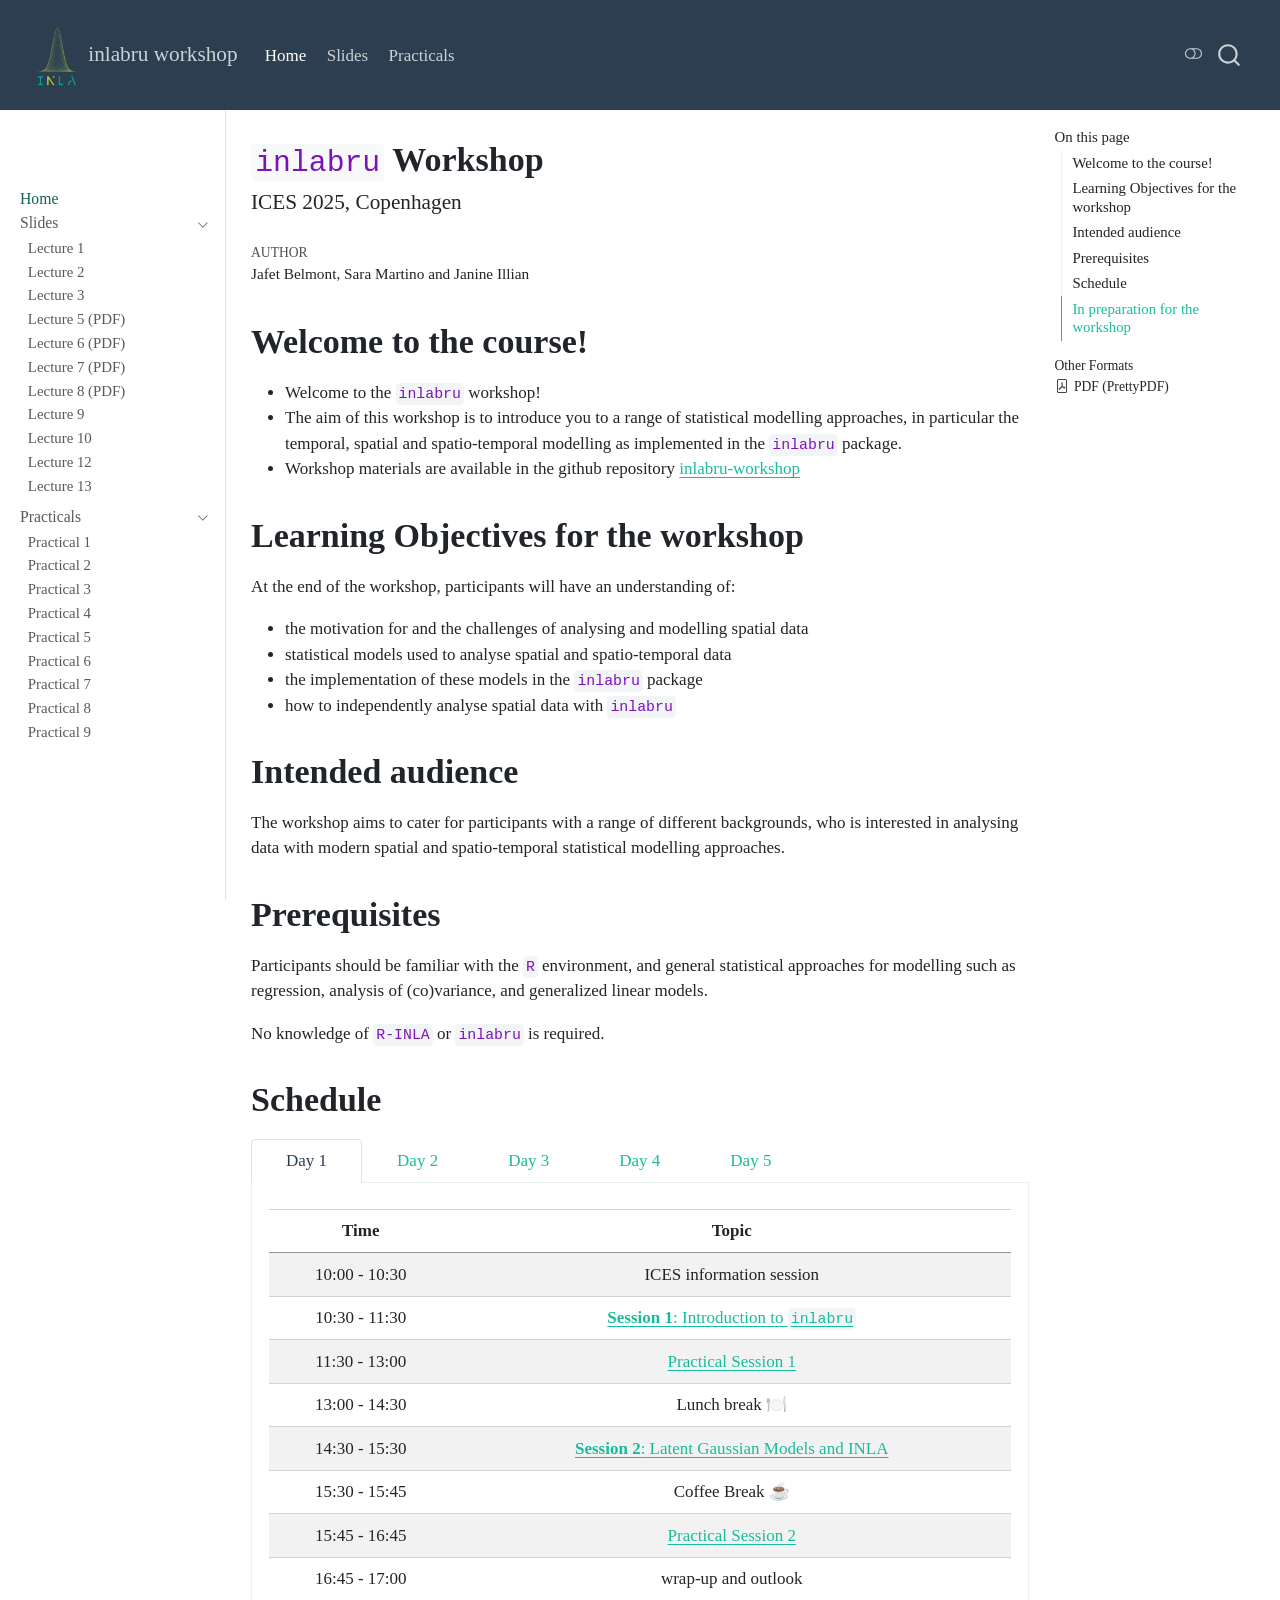
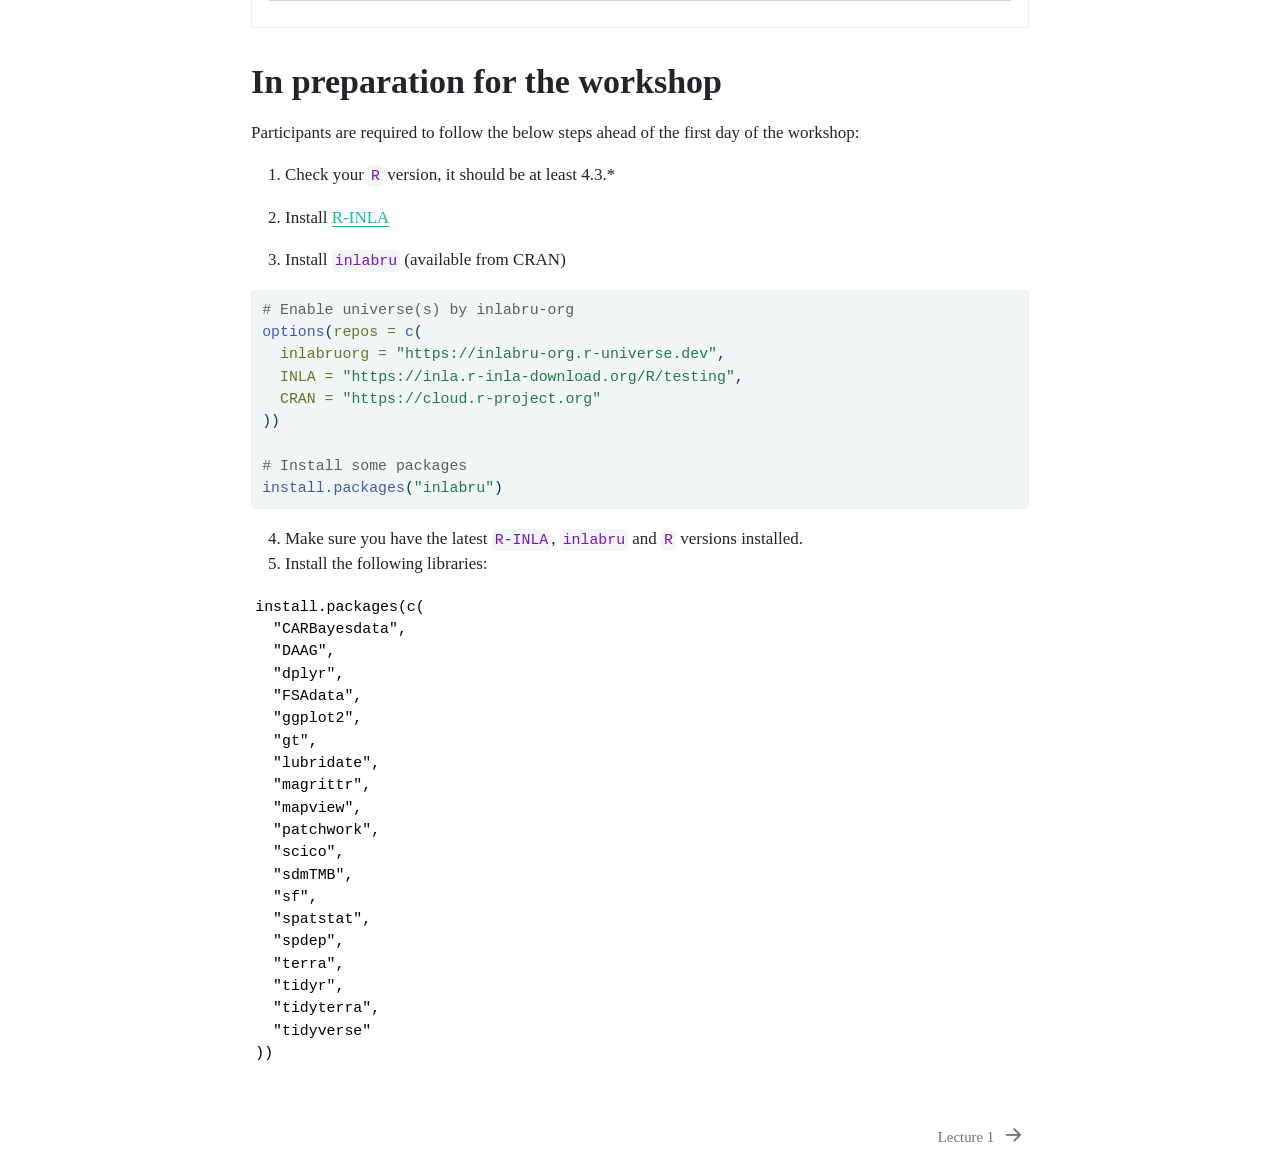
==== commit 1a614c18: "small changes" ====
--- a/workshop_materials/copenhagen_ices/docs/index.html
+++ b/workshop_materials/copenhagen_ices/docs/index.html
@@ -806,6 +806,7 @@
 <h1>In preparation for the workshop</h1>
 <p>Participants are required to follow the below steps ahead of the first day of the workshop:</p>
 <ol type="1">
+<li><p>Check your <code>R</code> version, it should be at least 4.3.*</p></li>
 <li><p>Install <a href="https://www.r-inla.org/download-install">R-INLA</a></p></li>
 <li><p>Install <code>inlabru</code> (available from CRAN)</p></li>
 </ol>
@@ -820,7 +821,7 @@
 <span id="cb1-8"><a href="#cb1-8" aria-hidden="true" tabindex="-1"></a><span class="co"># Install some packages</span></span>
 <span id="cb1-9"><a href="#cb1-9" aria-hidden="true" tabindex="-1"></a><span class="fu">install.packages</span>(<span class="st">"inlabru"</span>)</span></code></pre></div><button title="Copy to Clipboard" class="code-copy-button"><i class="bi"></i></button></div>
 </div>
-<ol start="3" type="1">
+<ol start="4" type="1">
 <li>Make sure you have the latest <code>R-INLA</code>, <code>inlabru</code> and <code>R</code> versions installed.</li>
 <li>Install the following libraries:</li>
 </ol>
